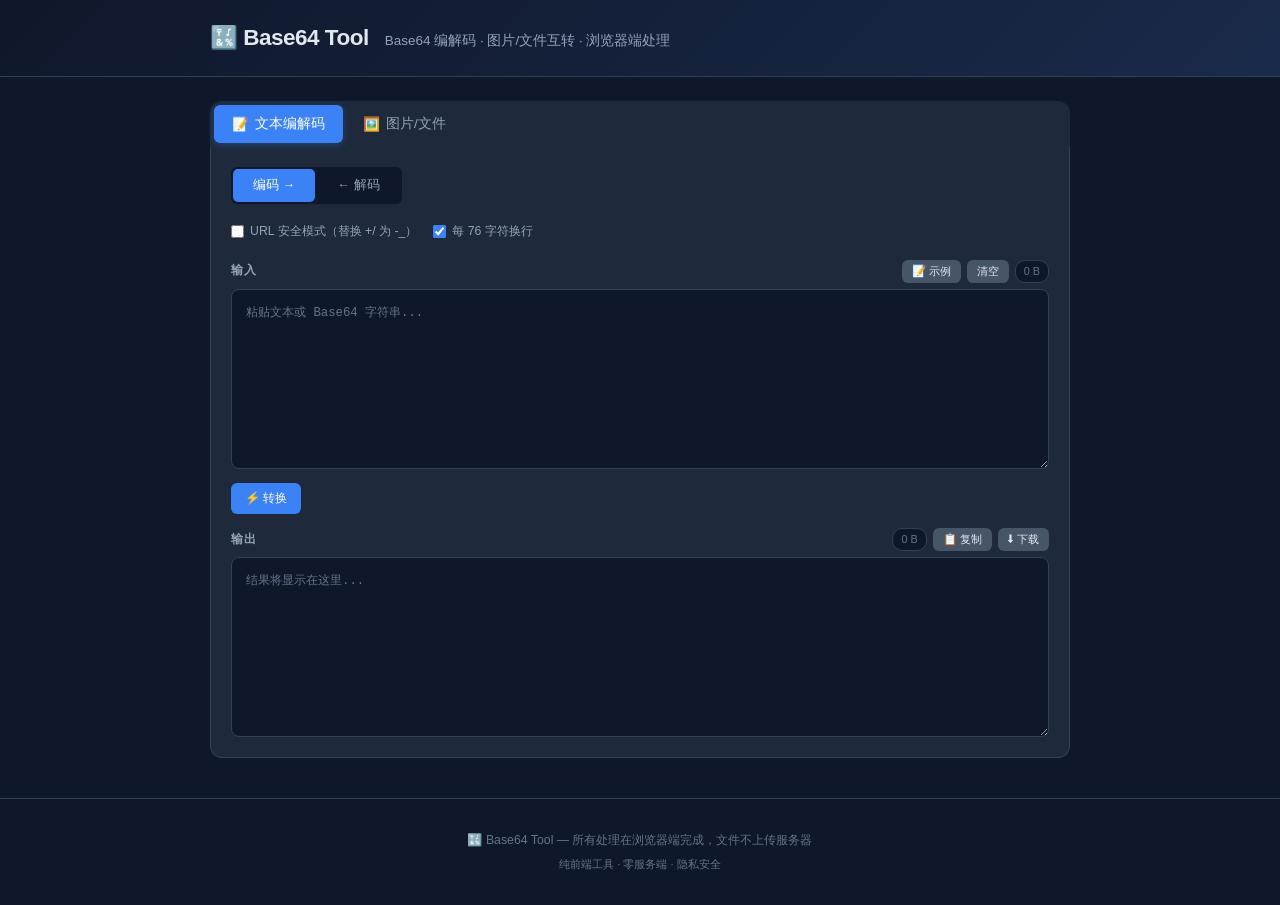
==== index.html @ 3a0f7c50 "Initial commit: Base64 Tool - text encode/decode, image/file conversion, data URI" ====
<!DOCTYPE html>
<html lang="zh-CN">
<head>
  <meta charset="UTF-8">
  <meta name="viewport" content="width=device-width, initial-scale=1.0">
  <title>Base64 Tool - Base64 编解码与图片转换在线工具</title>
  <meta name="description" content="免费在线 Base64 编解码工具。文本/文件/图片 Base64 互转，支持批量处理。浏览器端处理，文件不上传。">
  <meta name="keywords" content="base64 encode, base64 decode, base64 image, base64 encoder decoder, online base64 tool">
  <link rel="canonical" href="https://base64-tool.vercel.app/">
  <link rel="stylesheet" href="css/style.css">
</head>
<body>
  <header class="header">
    <div class="container">
      <div class="header-inner">
        <h1 class="logo">🔣 Base64 Tool</h1>
        <p class="tagline">Base64 编解码 · 图片/文件互转 · 浏览器端处理</p>
      </div>
    </div>
  </header>

  <main class="main container">
    <!-- Tab Navigation -->
    <nav class="tabs" role="tablist">
      <button class="tab active" role="tab" aria-selected="true" data-tab="text" tabindex="0">
        <span class="tab-icon">📝</span>
        <span class="tab-label">文本编解码</span>
      </button>
      <button class="tab" role="tab" aria-selected="false" data-tab="image" tabindex="-1">
        <span class="tab-icon">🖼️</span>
        <span class="tab-label">图片/文件</span>
      </button>
    </nav>

    <!-- === Tab: Text === -->
    <section class="tab-panel active" id="panel-text" role="tabpanel">
      <div class="panel-body">
        <!-- Direction -->
        <div class="direction-bar">
          <button class="dir-btn active" data-dir="encode">编码 →</button>
          <button class="dir-btn" data-dir="decode">← 解码</button>
        </div>

        <!-- Options -->
        <div class="options-bar">
          <label class="checkbox-label">
            <input type="checkbox" id="opt-urlsafe">
            URL 安全模式（替换 +/ 为 -_）
          </label>
          <label class="checkbox-label">
            <input type="checkbox" id="opt-wrap" checked>
            每 76 字符换行
          </label>
        </div>

        <!-- Input -->
        <div class="input-section">
          <div class="editor-panel">
            <div class="editor-header">
              <label for="text-input">输入</label>
              <div class="editor-actions">
                <button class="btn btn-sm" onclick="loadTextSample()">📝 示例</button>
                <button class="btn btn-sm" onclick="clearInput()">清空</button>
                <span id="input-size" class="size-badge">0 B</span>
              </div>
            </div>
            <textarea id="text-input" class="code-editor" placeholder="粘贴文本或 Base64 字符串..." spellcheck="false"></textarea>
          </div>
        </div>

        <!-- Button -->
        <div class="action-bar">
          <button class="btn btn-primary btn-lg" onclick="processText()">⚡ 转换</button>
        </div>

        <!-- Output -->
        <div class="input-section">
          <div class="editor-panel">
            <div class="editor-header">
              <label for="text-output">输出</label>
              <div class="editor-actions">
                <span id="output-size" class="size-badge">0 B</span>
                <button class="btn btn-sm" onclick="copyOutput()">📋 复制</button>
                <button class="btn btn-sm" onclick="downloadOutput()">⬇ 下载</button>
              </div>
            </div>
            <textarea id="text-output" class="code-editor" readonly placeholder="结果将显示在这里..." spellcheck="false"></textarea>
          </div>
        </div>

        <div id="text-status" class="status-bar"></div>
      </div>
    </section>

    <!-- === Tab: Image/File === -->
    <section class="tab-panel" id="panel-image" role="tabpanel" hidden>
      <div class="panel-body">
        <!-- Upload Area -->
        <div class="upload-section">
          <div id="drop-zone" class="drop-zone">
            <div class="drop-content">
              <span class="drop-icon">📁</span>
              <p>拖拽文件到此处或点击选择</p>
              <p class="drop-hint">支持图片、PDF、ZIP 等任何文件</p>
            </div>
            <input type="file" id="file-input" class="file-input" accept="*/*">
          </div>
        </div>

        <!-- File Info -->
        <div id="file-info" class="file-info" style="display:none">
          <div class="file-detail">
            <span id="file-name" class="file-name"></span>
            <span id="file-type" class="file-type-badge"></span>
            <span id="file-size-info" class="file-size-text"></span>
          </div>
          <div class="file-preview" id="file-preview"></div>
        </div>

        <!-- Image to Base64 -->
        <div class="input-section">
          <div class="editor-panel">
            <div class="editor-header">
              <label>Base64 数据</label>
              <div class="editor-actions">
                <span id="b64-size" class="size-badge">0 B</span>
                <button class="btn btn-sm" onclick="copyB64()">📋 复制</button>
              </div>
            </div>
            <textarea id="b64-output" class="code-editor" readonly placeholder="Base64 数据将显示在这里..." spellcheck="false" style="min-height:160px"></textarea>
          </div>
        </div>

        <!-- Data URI -->
        <div class="input-section">
          <div class="editor-panel">
            <div class="editor-header">
              <label>Data URI</label>
              <div class="editor-actions">
                <button class="btn btn-sm" onclick="copyDataUri()">📋 复制</button>
              </div>
            </div>
            <textarea id="data-uri-output" class="code-editor" readonly placeholder="data:image/png;base64,..." spellcheck="false" style="min-height:80px"></textarea>
          </div>
        </div>

        <!-- Base64 to File -->
        <div class="decode-section">
          <div class="section-title">从 Base64 还原文件</div>
          <div class="editor-panel">
            <div class="editor-header">
              <label for="b64-input">粘贴 Base64 数据</label>
              <div class="editor-actions">
                <button class="btn btn-sm" onclick="clearB64Input()">清空</button>
              </div>
            </div>
            <textarea id="b64-input" class="code-editor" placeholder="粘贴 Base64 字符串或 Data URI..." spellcheck="false" style="min-height:100px"></textarea>
          </div>
          <div class="action-bar">
            <label class="checkbox-label">
              <input type="text" id="decode-filename" class="small-input" placeholder="文件名（含扩展名）" value="decoded-file">
              <span class="hint">.png</span>
            </label>
            <button class="btn btn-primary" onclick="decodeB64()">⬇ 下载还原文件</button>
          </div>
        </div>

        <div id="file-status" class="status-bar"></div>
      </div>
    </section>
  </main>

  <footer class="footer">
    <div class="container">
      <p>🔣 Base64 Tool — 所有处理在浏览器端完成，文件不上传服务器</p>
      <p class="footer-small">纯前端工具 · 零服务端 · 隐私安全</p>
    </div>
  </footer>

  <script src="js/app.js"></script>
</body>
</html>
---- css/style.css ----
/* === Reset & Base === */
*, *::before, *::after { box-sizing: border-box; margin: 0; padding: 0; }

:root {
  --bg: #0f172a;
  --bg-card: #1e293b;
  --bg-input: #0f172a;
  --border: #334155;
  --border-focus: #3b82f6;
  --text: #e2e8f0;
  --text-muted: #94a3b8;
  --text-dim: #64748b;
  --primary: #3b82f6;
  --primary-hover: #2563eb;
  --secondary: #475569;
  --secondary-hover: #64748b;
  --success: #22c55e;
  --error: #ef4444;
  --radius: 12px;
  --radius-sm: 8px;
  --radius-xs: 6px;
  --font-mono: 'SF Mono', 'Fira Code', 'Cascadia Code', 'JetBrains Mono', monospace;
  --font-ui: -apple-system, BlinkMacSystemFont, 'Segoe UI', Roboto, sans-serif;
}

html { font-size: 15px; }
body {
  font-family: var(--font-ui);
  background: var(--bg);
  color: var(--text);
  min-height: 100vh;
  line-height: 1.6;
}

.container { max-width: 900px; margin: 0 auto; padding: 0 20px; }

/* === Header === */
.header {
  border-bottom: 1px solid var(--border);
  padding: 20px 0;
  background: linear-gradient(135deg, #0f172a 0%, #1a2a4a 100%);
}
.header-inner { display: flex; align-items: baseline; gap: 16px; flex-wrap: wrap; }
.logo { font-size: 1.5rem; font-weight: 700; color: var(--text); letter-spacing: -0.5px; }
.tagline { color: var(--text-muted); font-size: 0.9rem; }

/* === Tabs === */
.tabs {
  display: flex; gap: 2px; margin-top: 24px;
  background: var(--bg-card); border-radius: var(--radius) var(--radius) 0 0; padding: 4px;
}
.tab {
  display: flex; align-items: center; gap: 6px;
  padding: 10px 18px; border: none; background: transparent; color: var(--text-muted);
  font-size: 0.9rem; font-family: var(--font-ui); cursor: pointer; border-radius: var(--radius-xs);
  transition: all 0.15s;
}
.tab:hover { color: var(--text); background: rgba(255,255,255,0.05); }
.tab.active { color: #fff; background: var(--primary); box-shadow: 0 2px 8px rgba(59,130,246,0.3); }
.tab:focus-visible { outline: 2px solid var(--primary); outline-offset: -2px; }

/* === Tab Panels === */
.tab-panel { display: none; }
.tab-panel.active { display: block; }

.panel-body {
  background: var(--bg-card); padding: 20px; border-radius: 0 0 var(--radius) var(--radius);
  border: 1px solid var(--border); border-top: none;
  display: flex; flex-direction: column; gap: 14px;
}

/* === Direction === */
.direction-bar { display: flex; gap: 2px; background: var(--bg-input); border-radius: var(--radius-xs); padding: 2px; width: fit-content; }
.dir-btn {
  padding: 8px 20px; border: none; background: transparent; color: var(--text-muted);
  font-size: 0.85rem; font-family: var(--font-ui); cursor: pointer; border-radius: 5px;
  font-weight: 500; transition: all 0.12s;
}
.dir-btn:hover { color: var(--text); }
.dir-btn.active { color: #fff; background: var(--primary); }

/* === Options === */
.options-bar {
  display: flex; gap: 16px; flex-wrap: wrap; padding: 4px 0;
}
.checkbox-label {
  display: flex; align-items: center; gap: 6px;
  font-size: 0.82rem; color: var(--text-muted); cursor: pointer;
}
.checkbox-label input { accent-color: var(--primary); }

/* === Input/Output Sections === */
.input-section { display: flex; flex-direction: column; gap: 0; }

.editor-panel { display: flex; flex-direction: column; gap: 6px; }
.editor-header {
  display: flex; justify-content: space-between; align-items: center;
}
.editor-header label { font-size: 0.82rem; font-weight: 600; color: var(--text-muted); text-transform: uppercase; letter-spacing: 0.5px; }
.editor-actions { display: flex; gap: 6px; align-items: center; }

.code-editor {
  width: 100%; min-height: 180px; padding: 14px;
  background: var(--bg-input); color: var(--text);
  border: 1px solid var(--border); border-radius: var(--radius-sm);
  font-family: var(--font-mono); font-size: 0.82rem; line-height: 1.5;
  resize: vertical; tab-size: 4;
  transition: border-color 0.15s;
}
.code-editor:focus { outline: none; border-color: var(--border-focus); box-shadow: 0 0 0 2px rgba(59,130,246,0.15); }
.code-editor[readonly] { cursor: default; }
.code-editor[readonly]:focus { border-color: var(--border); box-shadow: none; }
.code-editor::placeholder { color: var(--text-dim); }

/* === Action Bar === */
.action-bar { display: flex; align-items: center; gap: 12px; flex-wrap: wrap; }
.btn-lg { padding: 10px 28px; font-size: 0.95rem; }

/* === Status === */
.status-bar {
  padding: 10px 14px; border-radius: var(--radius-sm);
  font-size: 0.82rem; display: none;
}
.status-bar.visible { display: block; }
.status-success { background: rgba(34,197,94,0.1); color: var(--success); border: 1px solid rgba(34,197,94,0.2); }
.status-error { background: rgba(239,68,68,0.1); color: var(--error); border: 1px solid rgba(239,68,68,0.2); }
.status-info { background: rgba(59,130,246,0.1); color: var(--primary); border: 1px solid rgba(59,130,246,0.2); }

/* === Buttons === */
.btn {
  display: inline-flex; align-items: center; gap: 6px;
  padding: 7px 14px; border: none; border-radius: var(--radius-xs);
  font-size: 0.82rem; font-family: var(--font-ui); font-weight: 500;
  cursor: pointer; transition: all 0.15s; white-space: nowrap;
}
.btn-primary { background: var(--primary); color: #fff; }
.btn-primary:hover { background: var(--primary-hover); }
.btn-secondary { background: var(--secondary); color: #e2e8f0; }
.btn-secondary:hover { background: var(--secondary-hover); }
.btn-sm { padding: 4px 10px; font-size: 0.76rem; background: var(--secondary); color: #e2e8f0; }
.btn-sm:hover { background: var(--secondary-hover); }

.size-badge {
  font-size: 0.72rem; color: var(--text-dim);
  background: var(--bg-input); padding: 2px 8px; border-radius: 10px;
  border: 1px solid var(--border);
}

/* === Upload Area === */
.upload-section { margin: 4px 0; }
.drop-zone {
  border: 2px dashed var(--border); border-radius: var(--radius-sm);
  padding: 40px 20px; text-align: center; cursor: pointer;
  transition: all 0.2s; position: relative;
}
.drop-zone:hover, .drop-zone.dragover {
  border-color: var(--primary); background: rgba(59,130,246,0.05);
}
.drop-content { pointer-events: none; }
.drop-icon { font-size: 2.5rem; display: block; margin-bottom: 8px; }
.drop-zone p { color: var(--text-muted); font-size: 0.9rem; }
.drop-hint { font-size: 0.78rem !important; color: var(--text-dim) !important; margin-top: 4px; }
.file-input { position: absolute; inset: 0; opacity: 0; cursor: pointer; }

/* === File Info === */
.file-info {
  background: var(--bg-input); border: 1px solid var(--border); border-radius: var(--radius-sm);
  padding: 12px 16px;
}
.file-detail { display: flex; align-items: center; gap: 8px; flex-wrap: wrap; margin-bottom: 8px; }
.file-name { font-weight: 600; font-size: 0.9rem; }
.file-type-badge { font-size: 0.72rem; padding: 2px 8px; border-radius: 8px; background: rgba(59,130,246,0.15); color: var(--primary); }
.file-size-text { font-size: 0.78rem; color: var(--text-dim); }
.file-preview { text-align: center; }
.file-preview img { max-width: 100%; max-height: 300px; border-radius: var(--radius-xs); }

/* === Decode Section === */
.decode-section { border-top: 1px solid var(--border); padding-top: 14px; }
.section-title { font-size: 0.82rem; font-weight: 600; color: var(--text-muted); text-transform: uppercase; letter-spacing: 0.5px; margin-bottom: 8px; }

.small-input {
  padding: 6px 10px; background: var(--bg-input); color: var(--text);
  border: 1px solid var(--border); border-radius: var(--radius-xs);
  font-family: var(--font-mono); font-size: 0.82rem; width: 180px; outline: none;
}
.small-input:focus { border-color: var(--border-focus); }
.hint { font-size: 0.76rem; color: var(--text-dim); }

/* === Toast === */
.toast {
  position: fixed; bottom: 24px; left: 50%; transform: translateX(-50%);
  padding: 10px 24px; border-radius: var(--radius); background: var(--bg-card);
  border: 1px solid var(--border); color: var(--text); font-size: 0.85rem;
  box-shadow: 0 4px 20px rgba(0,0,0,0.3); z-index: 100;
  animation: toastIn 0.3s ease;
}
@keyframes toastIn {
  from { opacity: 0; transform: translateX(-50%) translateY(10px); }
  to { opacity: 1; transform: translateX(-50%) translateY(0); }
}

/* === Footer === */
.footer {
  text-align: center; padding: 32px 0; margin-top: 40px;
  border-top: 1px solid var(--border); color: var(--text-dim); font-size: 0.82rem;
}
.footer-small { margin-top: 4px; font-size: 0.75rem; }
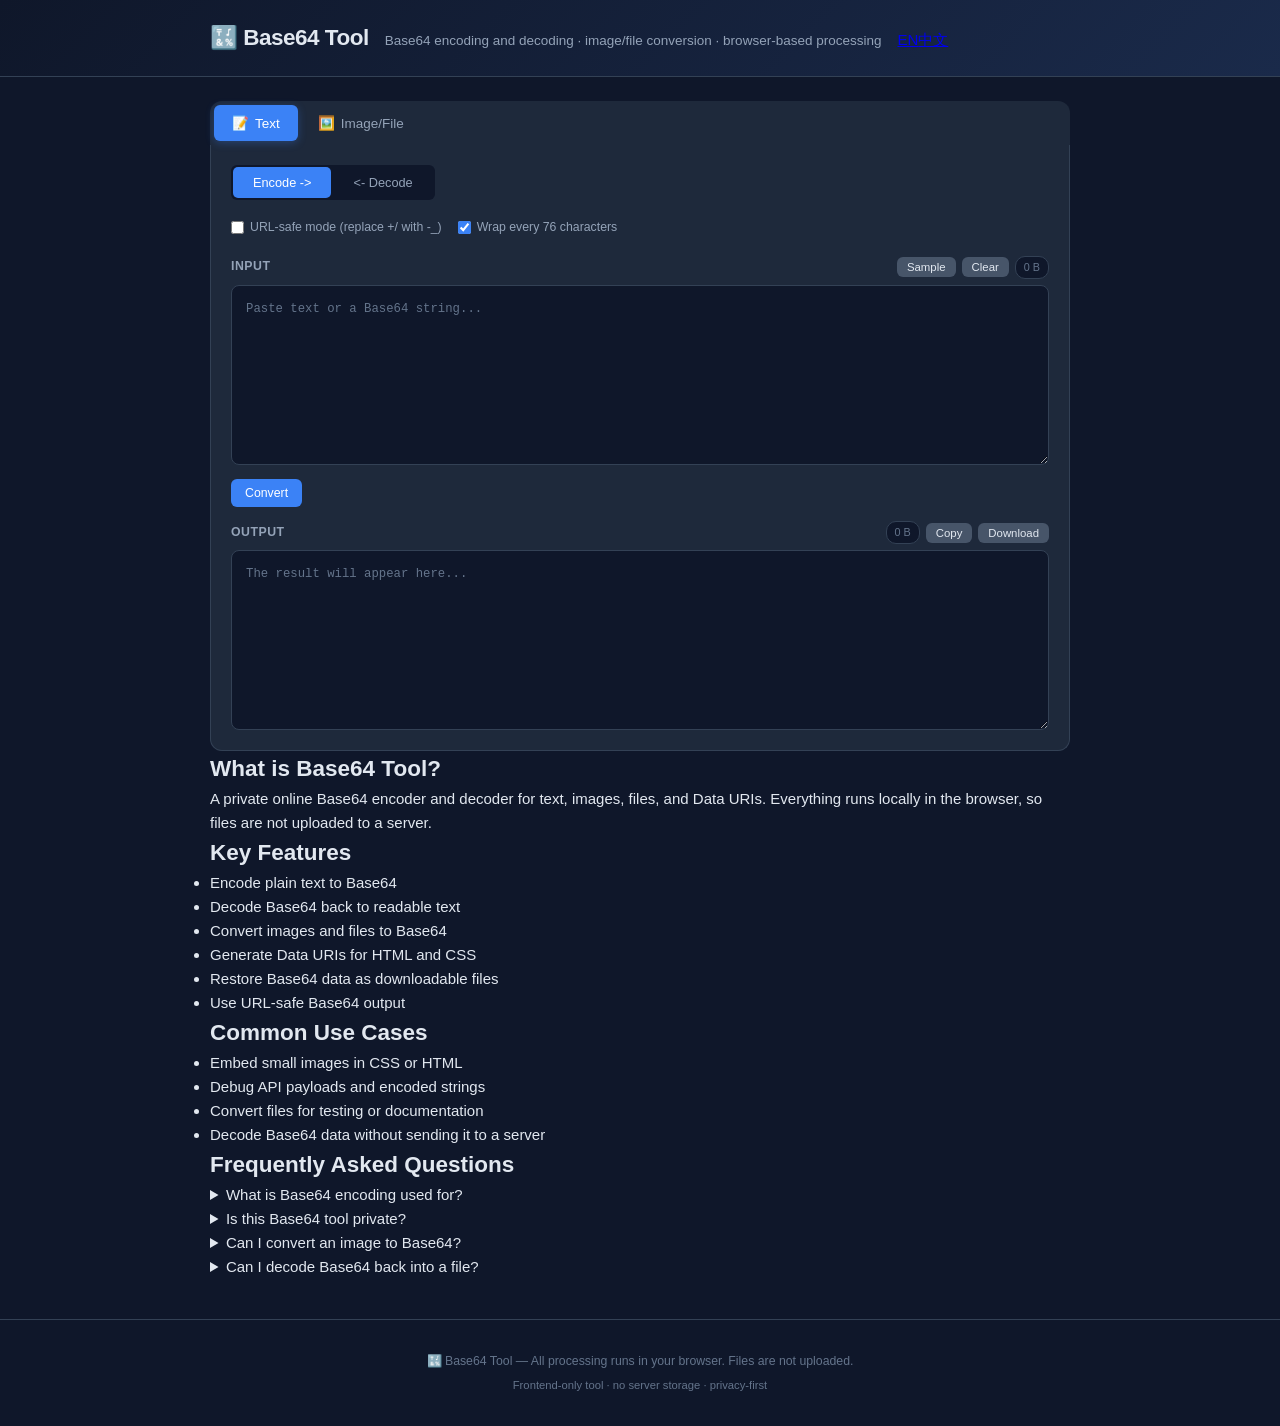
==== commit 3cd252b9: "Add Vercel Analytics & Speed Insights tracking scripts" ====
--- a/index.html
+++ b/index.html
@@ -1,20 +1,116 @@
 <!DOCTYPE html>
-<html lang="zh-CN">
+<html lang="en">
 <head>
-  <meta charset="UTF-8">
+  <!-- Primary Meta -->
+  <meta name="description" content="Encode and decode Base64 text, files, images, and Data URIs in your browser. Free online Base64 converter with no uploads.">
+  <meta name="keywords" content="base64 encoder, base64 decoder, base64 converter, base64 image converter, data uri generator, base64 file decoder">
+  <meta name="author" content="Dudu Tools">
+  <meta name="robots" content="index, follow">
+  <link rel="canonical" href="https://base64-tool.vercel.app/">
+  <link rel="alternate" hreflang="en" href="https://base64-tool.vercel.app/">
+  <link rel="alternate" hreflang="zh-CN" href="https://base64-tool.vercel.app/zh/">
+  <link rel="alternate" hreflang="x-default" href="https://base64-tool.vercel.app/">
+<!-- Open Graph -->
+  <meta property="og:type" content="website">
+  <meta property="og:title" content="Base64 Encoder and Decoder Online | Private Browser-Based Tool">
+  <meta property="og:description" content="Encode and decode Base64 text, files, images, and Data URIs in your browser. Free online Base64 converter with no uploads.">
+  <meta property="og:url" content="https://base64-tool.vercel.app/">
+<meta property="og:site_name" content="Base64 Tool">
+  <meta property="og:locale" content="en_US">
+
+  <!-- Twitter Card -->
+  <meta name="twitter:card" content="summary">
+  <meta name="twitter:title" content="Base64 Encoder and Decoder Online | Private Browser-Based Tool">
+  <meta name="twitter:description" content="Encode and decode Base64 text, files, images, and Data URIs in your browser. Free online Base64 converter with no uploads.">
+<meta charset="UTF-8">
   <meta name="viewport" content="width=device-width, initial-scale=1.0">
-  <title>Base64 Tool - Base64 编解码与图片转换在线工具</title>
-  <meta name="description" content="免费在线 Base64 编解码工具。文本/文件/图片 Base64 互转，支持批量处理。浏览器端处理，文件不上传。">
-  <meta name="keywords" content="base64 encode, base64 decode, base64 image, base64 encoder decoder, online base64 tool">
-  <link rel="canonical" href="https://base64-tool.vercel.app/">
+  <title>Base64 Encoder and Decoder Online | Private Browser-Based Tool</title>
   <link rel="stylesheet" href="css/style.css">
+  <script type="application/ld+json">
+{
+  "@context": "https://schema.org",
+  "@type": "WebApplication",
+  "name": "Base64 Tool",
+  "description": "Encode and decode Base64 text, files, images, and Data URIs in your browser. Free online Base64 converter with no uploads.",
+  "url": "https://base64-tool.vercel.app/",
+  "inLanguage": "en",
+  "applicationCategory": "DeveloperApplication",
+  "operatingSystem": "All",
+  "browserRequirements": "Requires JavaScript",
+  "isAccessibleForFree": true,
+  "offers": {
+    "@type": "Offer",
+    "price": "0",
+    "priceCurrency": "USD"
+  },
+  "featureList": [
+    "Encode plain text to Base64",
+    "Decode Base64 back to readable text",
+    "Convert images and files to Base64",
+    "Generate Data URIs for HTML and CSS",
+    "Restore Base64 data as downloadable files",
+    "Use URL-safe Base64 output"
+  ],
+  "publisher": {
+    "@type": "Organization",
+    "name": "Dudu Tools"
+  }
+}
+  </script>
+  <script type="application/ld+json">
+{
+  "@context": "https://schema.org",
+  "@type": "FAQPage",
+  "inLanguage": "en",
+  "mainEntity": [
+    {
+      "@type": "Question",
+      "name": "What is Base64 encoding used for?",
+      "acceptedAnswer": {
+        "@type": "Answer",
+        "text": "Base64 is commonly used to represent binary data in text-only formats such as JSON, HTML, CSS, email, and URL parameters."
+      }
+    },
+    {
+      "@type": "Question",
+      "name": "Is this Base64 tool private?",
+      "acceptedAnswer": {
+        "@type": "Answer",
+        "text": "Yes. Encoding, decoding, and file conversion run in your browser. Your text and files are not uploaded."
+      }
+    },
+    {
+      "@type": "Question",
+      "name": "Can I convert an image to Base64?",
+      "acceptedAnswer": {
+        "@type": "Answer",
+        "text": "Yes. Drop an image or choose a file, and the tool generates both raw Base64 and a Data URI that can be copied into HTML or CSS."
+      }
+    },
+    {
+      "@type": "Question",
+      "name": "Can I decode Base64 back into a file?",
+      "acceptedAnswer": {
+        "@type": "Answer",
+        "text": "Yes. Paste Base64 data, choose a file name, and download the restored file directly from your browser."
+      }
+    }
+  ]
+}
+  </script>
+
+  <!-- Vercel Analytics -->
+  <script defer src="/_vercel/insights/script.js"></script>
+  <!-- Vercel Speed Insights -->
+  <script defer src="/_vercel/speed-insights/script.js"></script>
 </head>
 <body>
   <header class="header">
     <div class="container">
       <div class="header-inner">
         <h1 class="logo">🔣 Base64 Tool</h1>
-        <p class="tagline">Base64 编解码 · 图片/文件互转 · 浏览器端处理</p>
+        <p class="tagline">Base64 encoding and decoding · image/file conversion · browser-based processing</p>
+        <nav class="language-switcher" aria-label="Language"><a class="active" href="./" lang="en">EN</a><a class="" href="zh/" lang="zh-CN">中文</a></nav>
       </div>
     </div>
   </header>
@@ -24,11 +120,11 @@
     <nav class="tabs" role="tablist">
       <button class="tab active" role="tab" aria-selected="true" data-tab="text" tabindex="0">
         <span class="tab-icon">📝</span>
-        <span class="tab-label">文本编解码</span>
+        <span class="tab-label">Text</span>
       </button>
       <button class="tab" role="tab" aria-selected="false" data-tab="image" tabindex="-1">
         <span class="tab-icon">🖼️</span>
-        <span class="tab-label">图片/文件</span>
+        <span class="tab-label">Image/File</span>
       </button>
     </nav>
 
@@ -37,19 +133,19 @@
       <div class="panel-body">
         <!-- Direction -->
         <div class="direction-bar">
-          <button class="dir-btn active" data-dir="encode">编码 →</button>
-          <button class="dir-btn" data-dir="decode">← 解码</button>
+          <button class="dir-btn active" data-dir="encode">Encode -></button>
+          <button class="dir-btn" data-dir="decode"><- Decode</button>
         </div>
 
         <!-- Options -->
         <div class="options-bar">
           <label class="checkbox-label">
             <input type="checkbox" id="opt-urlsafe">
-            URL 安全模式（替换 +/ 为 -_）
+            URL-safe mode (replace +/ with -_)
           </label>
           <label class="checkbox-label">
             <input type="checkbox" id="opt-wrap" checked>
-            每 76 字符换行
+            Wrap every 76 characters
           </label>
         </div>
 
@@ -57,34 +153,34 @@
         <div class="input-section">
           <div class="editor-panel">
             <div class="editor-header">
-              <label for="text-input">输入</label>
-              <div class="editor-actions">
-                <button class="btn btn-sm" onclick="loadTextSample()">📝 示例</button>
-                <button class="btn btn-sm" onclick="clearInput()">清空</button>
+              <label for="text-input">Input</label>
+              <div class="editor-actions">
+                <button class="btn btn-sm" onclick="loadTextSample()">Sample</button>
+                <button class="btn btn-sm" onclick="clearInput()">Clear</button>
                 <span id="input-size" class="size-badge">0 B</span>
               </div>
             </div>
-            <textarea id="text-input" class="code-editor" placeholder="粘贴文本或 Base64 字符串..." spellcheck="false"></textarea>
+            <textarea id="text-input" class="code-editor" placeholder="Paste text or a Base64 string..." spellcheck="false"></textarea>
           </div>
         </div>
 
         <!-- Button -->
         <div class="action-bar">
-          <button class="btn btn-primary btn-lg" onclick="processText()">⚡ 转换</button>
+          <button class="btn btn-primary btn-lg" onclick="processText()">Convert</button>
         </div>
 
         <!-- Output -->
         <div class="input-section">
           <div class="editor-panel">
             <div class="editor-header">
-              <label for="text-output">输出</label>
+              <label for="text-output">Output</label>
               <div class="editor-actions">
                 <span id="output-size" class="size-badge">0 B</span>
-                <button class="btn btn-sm" onclick="copyOutput()">📋 复制</button>
-                <button class="btn btn-sm" onclick="downloadOutput()">⬇ 下载</button>
-              </div>
-            </div>
-            <textarea id="text-output" class="code-editor" readonly placeholder="结果将显示在这里..." spellcheck="false"></textarea>
+                <button class="btn btn-sm" onclick="copyOutput()">Copy</button>
+                <button class="btn btn-sm" onclick="downloadOutput()">Download</button>
+              </div>
+            </div>
+            <textarea id="text-output" class="code-editor" readonly placeholder="The result will appear here..." spellcheck="false"></textarea>
           </div>
         </div>
 
@@ -100,8 +196,8 @@
           <div id="drop-zone" class="drop-zone">
             <div class="drop-content">
               <span class="drop-icon">📁</span>
-              <p>拖拽文件到此处或点击选择</p>
-              <p class="drop-hint">支持图片、PDF、ZIP 等任何文件</p>
+              <p>Drop a file here or click to choose</p>
+              <p class="drop-hint">Supports images, PDFs, ZIPs, and any file type</p>
             </div>
             <input type="file" id="file-input" class="file-input" accept="*/*">
           </div>
@@ -121,13 +217,13 @@
         <div class="input-section">
           <div class="editor-panel">
             <div class="editor-header">
-              <label>Base64 数据</label>
+              <label>Base64 data</label>
               <div class="editor-actions">
                 <span id="b64-size" class="size-badge">0 B</span>
-                <button class="btn btn-sm" onclick="copyB64()">📋 复制</button>
-              </div>
-            </div>
-            <textarea id="b64-output" class="code-editor" readonly placeholder="Base64 数据将显示在这里..." spellcheck="false" style="min-height:160px"></textarea>
+                <button class="btn btn-sm" onclick="copyB64()">Copy</button>
+              </div>
+            </div>
+            <textarea id="b64-output" class="code-editor" readonly placeholder="Base64 data will appear here..." spellcheck="false" style="min-height:160px"></textarea>
           </div>
         </div>
 
@@ -137,7 +233,7 @@
             <div class="editor-header">
               <label>Data URI</label>
               <div class="editor-actions">
-                <button class="btn btn-sm" onclick="copyDataUri()">📋 复制</button>
+                <button class="btn btn-sm" onclick="copyDataUri()">Copy</button>
               </div>
             </div>
             <textarea id="data-uri-output" class="code-editor" readonly placeholder="data:image/png;base64,..." spellcheck="false" style="min-height:80px"></textarea>
@@ -146,34 +242,57 @@
 
         <!-- Base64 to File -->
         <div class="decode-section">
-          <div class="section-title">从 Base64 还原文件</div>
-          <div class="editor-panel">
-            <div class="editor-header">
-              <label for="b64-input">粘贴 Base64 数据</label>
-              <div class="editor-actions">
-                <button class="btn btn-sm" onclick="clearB64Input()">清空</button>
-              </div>
-            </div>
-            <textarea id="b64-input" class="code-editor" placeholder="粘贴 Base64 字符串或 Data URI..." spellcheck="false" style="min-height:100px"></textarea>
+          <div class="section-title">Restore a file from Base64</div>
+          <div class="editor-panel">
+            <div class="editor-header">
+              <label for="b64-input">Paste Base64 data</label>
+              <div class="editor-actions">
+                <button class="btn btn-sm" onclick="clearB64Input()">Clear</button>
+              </div>
+            </div>
+            <textarea id="b64-input" class="code-editor" placeholder="Paste a Base64 string or Data URI..." spellcheck="false" style="min-height:100px"></textarea>
           </div>
           <div class="action-bar">
             <label class="checkbox-label">
-              <input type="text" id="decode-filename" class="small-input" placeholder="文件名（含扩展名）" value="decoded-file">
+              <input type="text" id="decode-filename" class="small-input" placeholder="File name with extension" value="decoded-file">
               <span class="hint">.png</span>
             </label>
-            <button class="btn btn-primary" onclick="decodeB64()">⬇ 下载还原文件</button>
+            <button class="btn btn-primary" onclick="decodeB64()">Download restored file</button>
           </div>
         </div>
 
         <div id="file-status" class="status-bar"></div>
+      </div>
+    </section>
+    <section class="seo-content" aria-label="Tool guide and frequently asked questions">
+      <div class="seo-block">
+        <h2>What is Base64 Tool?</h2>
+        <p>A private online Base64 encoder and decoder for text, images, files, and Data URIs. Everything runs locally in the browser, so files are not uploaded to a server.</p>
+      </div>
+      <div class="seo-grid">
+        <div class="seo-block">
+          <h2>Key Features</h2>
+          <ul><li>Encode plain text to Base64</li><li>Decode Base64 back to readable text</li><li>Convert images and files to Base64</li><li>Generate Data URIs for HTML and CSS</li><li>Restore Base64 data as downloadable files</li><li>Use URL-safe Base64 output</li></ul>
+        </div>
+        <div class="seo-block">
+          <h2>Common Use Cases</h2>
+          <ul><li>Embed small images in CSS or HTML</li><li>Debug API payloads and encoded strings</li><li>Convert files for testing or documentation</li><li>Decode Base64 data without sending it to a server</li></ul>
+        </div>
+      </div>
+      <div class="seo-block faq-list">
+        <h2>Frequently Asked Questions</h2>
+        <details><summary>What is Base64 encoding used for?</summary><p>Base64 is commonly used to represent binary data in text-only formats such as JSON, HTML, CSS, email, and URL parameters.</p></details>
+        <details><summary>Is this Base64 tool private?</summary><p>Yes. Encoding, decoding, and file conversion run in your browser. Your text and files are not uploaded.</p></details>
+        <details><summary>Can I convert an image to Base64?</summary><p>Yes. Drop an image or choose a file, and the tool generates both raw Base64 and a Data URI that can be copied into HTML or CSS.</p></details>
+        <details><summary>Can I decode Base64 back into a file?</summary><p>Yes. Paste Base64 data, choose a file name, and download the restored file directly from your browser.</p></details>
       </div>
     </section>
   </main>
 
   <footer class="footer">
     <div class="container">
-      <p>🔣 Base64 Tool — 所有处理在浏览器端完成，文件不上传服务器</p>
-      <p class="footer-small">纯前端工具 · 零服务端 · 隐私安全</p>
+      <p>🔣 Base64 Tool — All processing runs in your browser. Files are not uploaded.</p>
+      <p class="footer-small">Frontend-only tool · no server storage · privacy-first</p>
     </div>
   </footer>
 
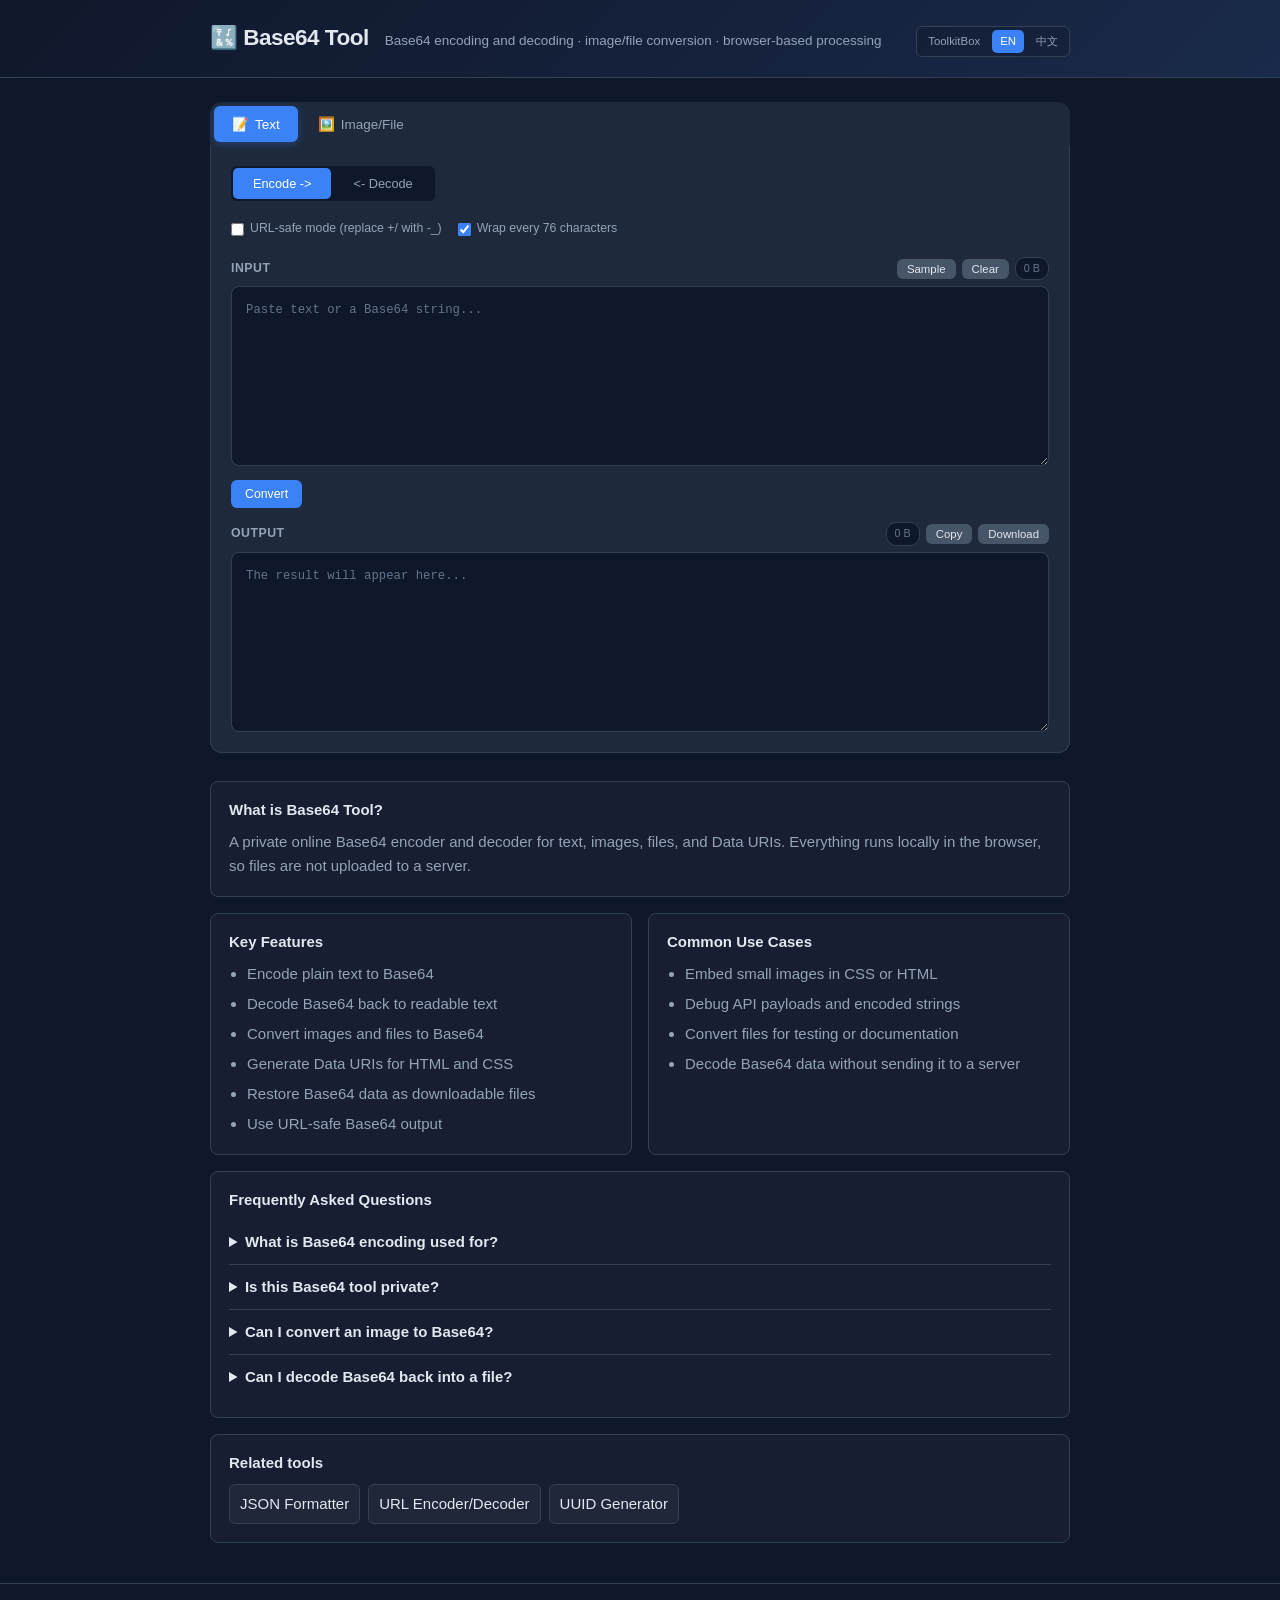
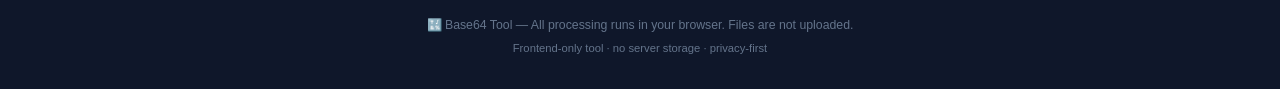
==== commit bcceb4fe: "Improve SEO metadata and internal links" ====
--- a/index.html
+++ b/index.html
@@ -4,17 +4,17 @@
   <!-- Primary Meta -->
   <meta name="description" content="Encode and decode Base64 text, files, images, and Data URIs in your browser. Free online Base64 converter with no uploads.">
   <meta name="keywords" content="base64 encoder, base64 decoder, base64 converter, base64 image converter, data uri generator, base64 file decoder">
-  <meta name="author" content="Dudu Tools">
+  <meta name="author" content="ToolkitBox">
   <meta name="robots" content="index, follow">
-  <link rel="canonical" href="https://base64-tool.vercel.app/">
-  <link rel="alternate" hreflang="en" href="https://base64-tool.vercel.app/">
-  <link rel="alternate" hreflang="zh-CN" href="https://base64-tool.vercel.app/zh/">
-  <link rel="alternate" hreflang="x-default" href="https://base64-tool.vercel.app/">
+  <link rel="canonical" href="https://base64.toolkitbox.org/">
+  <link rel="alternate" hreflang="en" href="https://base64.toolkitbox.org/">
+  <link rel="alternate" hreflang="zh-CN" href="https://base64.toolkitbox.org/zh/">
+  <link rel="alternate" hreflang="x-default" href="https://base64.toolkitbox.org/">
 <!-- Open Graph -->
   <meta property="og:type" content="website">
   <meta property="og:title" content="Base64 Encoder and Decoder Online | Private Browser-Based Tool">
   <meta property="og:description" content="Encode and decode Base64 text, files, images, and Data URIs in your browser. Free online Base64 converter with no uploads.">
-  <meta property="og:url" content="https://base64-tool.vercel.app/">
+  <meta property="og:url" content="https://base64.toolkitbox.org/">
 <meta property="og:site_name" content="Base64 Tool">
   <meta property="og:locale" content="en_US">
 
@@ -29,10 +29,10 @@
   <script type="application/ld+json">
 {
   "@context": "https://schema.org",
-  "@type": "WebApplication",
+  "@type": "SoftwareApplication",
   "name": "Base64 Tool",
   "description": "Encode and decode Base64 text, files, images, and Data URIs in your browser. Free online Base64 converter with no uploads.",
-  "url": "https://base64-tool.vercel.app/",
+  "url": "https://base64.toolkitbox.org/",
   "inLanguage": "en",
   "applicationCategory": "DeveloperApplication",
   "operatingSystem": "All",
@@ -53,7 +53,7 @@
   ],
   "publisher": {
     "@type": "Organization",
-    "name": "Dudu Tools"
+    "name": "ToolkitBox"
   }
 }
   </script>
@@ -110,7 +110,7 @@
       <div class="header-inner">
         <h1 class="logo">🔣 Base64 Tool</h1>
         <p class="tagline">Base64 encoding and decoding · image/file conversion · browser-based processing</p>
-        <nav class="language-switcher" aria-label="Language"><a class="active" href="./" lang="en">EN</a><a class="" href="zh/" lang="zh-CN">中文</a></nav>
+        <nav class="language-switcher" aria-label="Language"><a class="home-link" href="https://toolkitbox.org/">ToolkitBox</a><a class="active" href="./" lang="en">EN</a><a class="" href="zh/" lang="zh-CN">中文</a></nav>
       </div>
     </div>
   </header>
@@ -286,6 +286,10 @@
         <details><summary>Can I convert an image to Base64?</summary><p>Yes. Drop an image or choose a file, and the tool generates both raw Base64 and a Data URI that can be copied into HTML or CSS.</p></details>
         <details><summary>Can I decode Base64 back into a file?</summary><p>Yes. Paste Base64 data, choose a file name, and download the restored file directly from your browser.</p></details>
       </div>
+      <div class="seo-block related-tools">
+        <h2>Related tools</h2>
+        <div class="related-links"><a href="https://json.toolkitbox.org/">JSON Formatter</a><a href="https://url.toolkitbox.org/">URL Encoder/Decoder</a><a href="https://uuid.toolkitbox.org/">UUID Generator</a></div>
+      </div>
     </section>
   </main>
 
--- a/css/style.css
+++ b/css/style.css
@@ -205,3 +205,22 @@
   border-top: 1px solid var(--border); color: var(--text-dim); font-size: 0.82rem;
 }
 .footer-small { margin-top: 4px; font-size: 0.75rem; }
+/* === SEO / GEO Content === */
+.language-switcher { margin-left: auto; display: inline-flex; gap: 4px; padding: 3px; border: 1px solid var(--border); border-radius: var(--radius-xs); background: rgba(15,23,42,0.35); }
+.language-switcher a { color: var(--text-muted); text-decoration: none; font-size: 0.76rem; line-height: 1; padding: 6px 8px; border-radius: 5px; }
+.language-switcher a:hover, .language-switcher a.active { color: #fff; background: var(--primary); }
+.seo-content { margin-top: 28px; display: flex; flex-direction: column; gap: 16px; color: var(--text-muted); }
+.seo-grid { display: grid; grid-template-columns: repeat(2, minmax(0, 1fr)); gap: 16px; }
+.seo-block { background: rgba(255,255,255,0.03); border: 1px solid var(--border); border-radius: var(--radius-sm); padding: 18px; }
+.seo-block h2 { color: var(--text); font-size: 1rem; line-height: 1.35; margin: 0 0 10px; letter-spacing: 0; }
+.seo-block p { margin: 0; }
+.seo-block ul { margin: 0; padding-left: 18px; }
+.seo-block li + li { margin-top: 6px; }
+.faq-list details { border-top: 1px solid var(--border); padding: 10px 0; }
+.faq-list details:first-of-type { border-top: 0; }
+.faq-list summary { color: var(--text); cursor: pointer; font-weight: 600; }
+.faq-list details p { margin-top: 8px; }
+@media (max-width: 720px) { .language-switcher { margin-left: 0; } .seo-grid { grid-template-columns: 1fr; } }
+.related-links { display: flex; flex-wrap: wrap; gap: 8px; margin-top: 10px; }
+.related-links a { color: var(--text); text-decoration: none; border: 1px solid var(--border); border-radius: var(--radius-xs); padding: 7px 10px; background: rgba(255,255,255,0.04); }
+.related-links a:hover { border-color: var(--primary); color: #fff; }
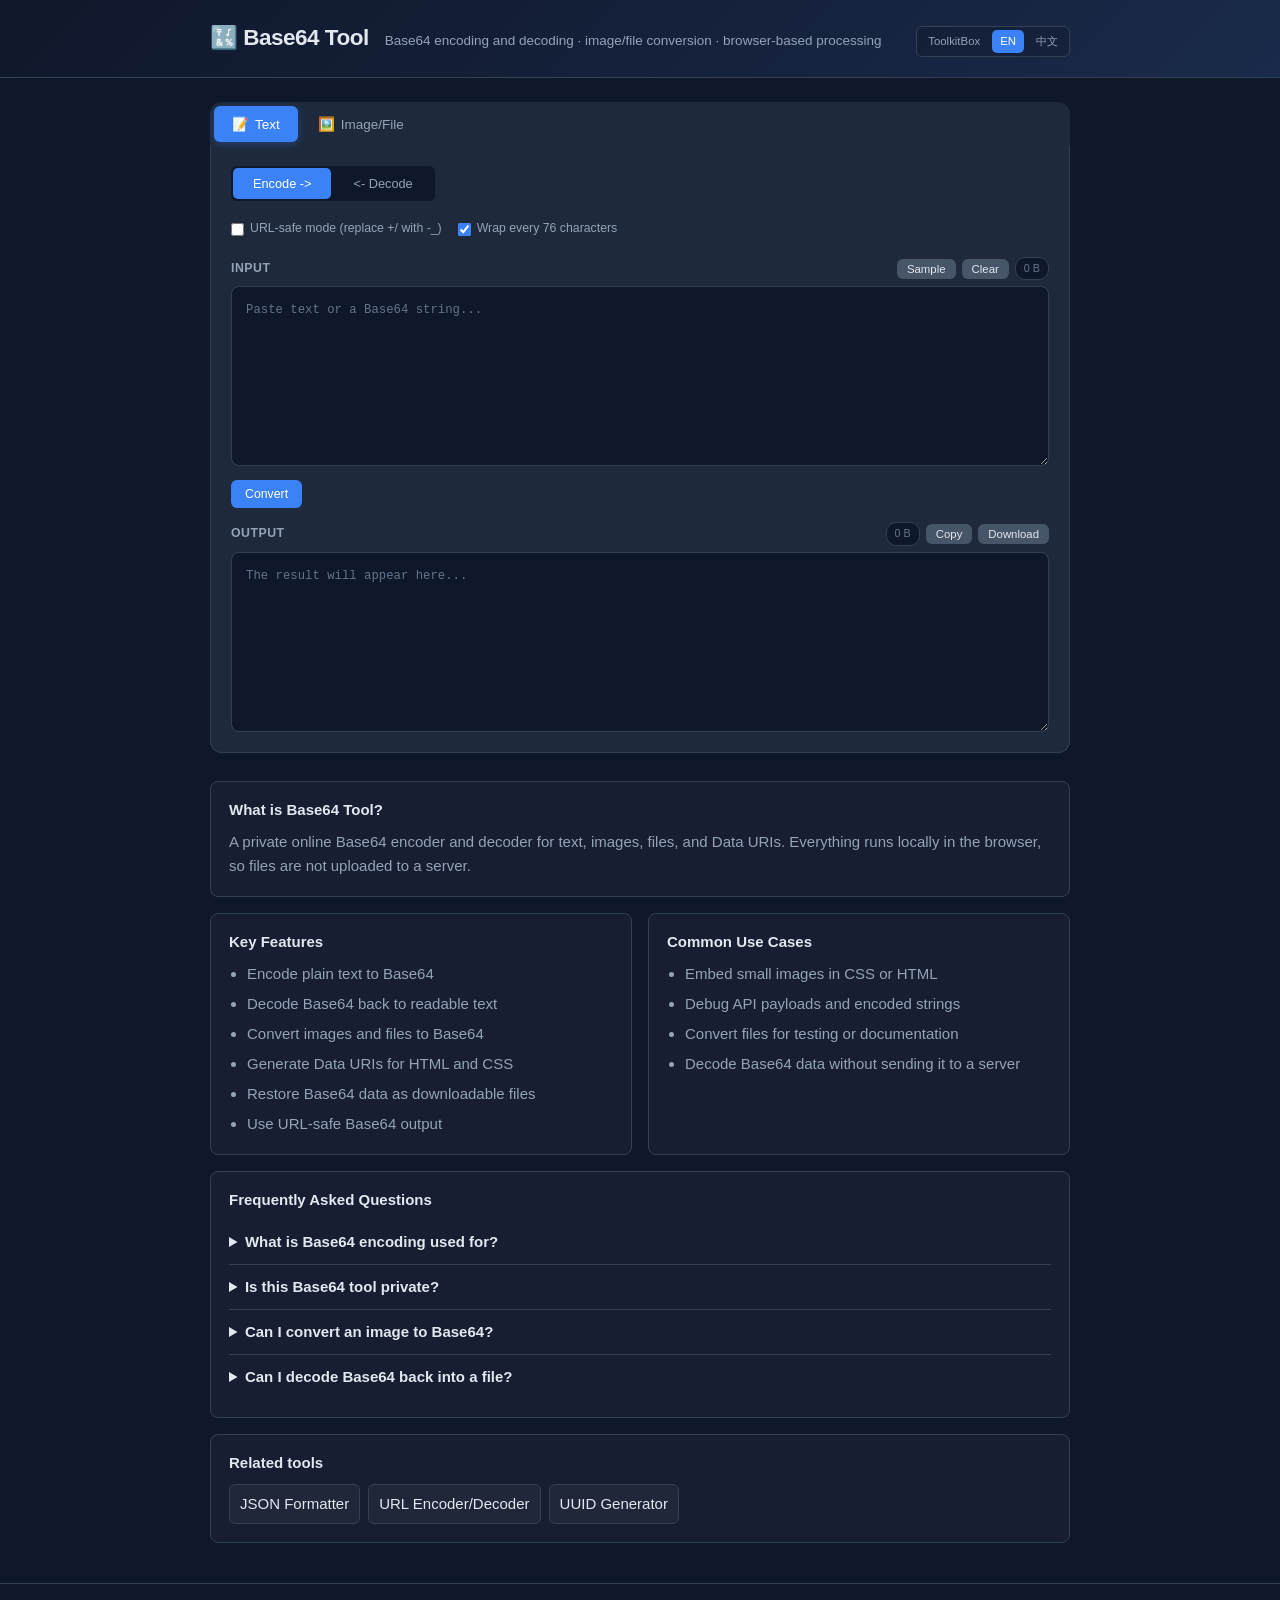
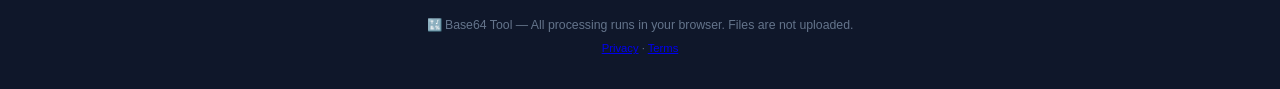
==== commit efc9d28f: "Add ads.txt and policy footer links" ====
--- a/index.html
+++ b/index.html
@@ -103,6 +103,8 @@
   <script defer src="/_vercel/insights/script.js"></script>
   <!-- Vercel Speed Insights -->
   <script defer src="/_vercel/speed-insights/script.js"></script>
+  <script async src="https://pagead2.googlesyndication.com/pagead/js/adsbygoogle.js?client=ca-pub-5333037258750046"
+     crossorigin="anonymous"></script>
 </head>
 <body>
   <header class="header">
@@ -296,7 +298,7 @@
   <footer class="footer">
     <div class="container">
       <p>🔣 Base64 Tool — All processing runs in your browser. Files are not uploaded.</p>
-      <p class="footer-small">Frontend-only tool · no server storage · privacy-first</p>
+      <p class="footer-small"><a href="https://toolkitbox.org/privacy/">Privacy</a> · <a href="https://toolkitbox.org/terms/">Terms</a></p>
     </div>
   </footer>
 
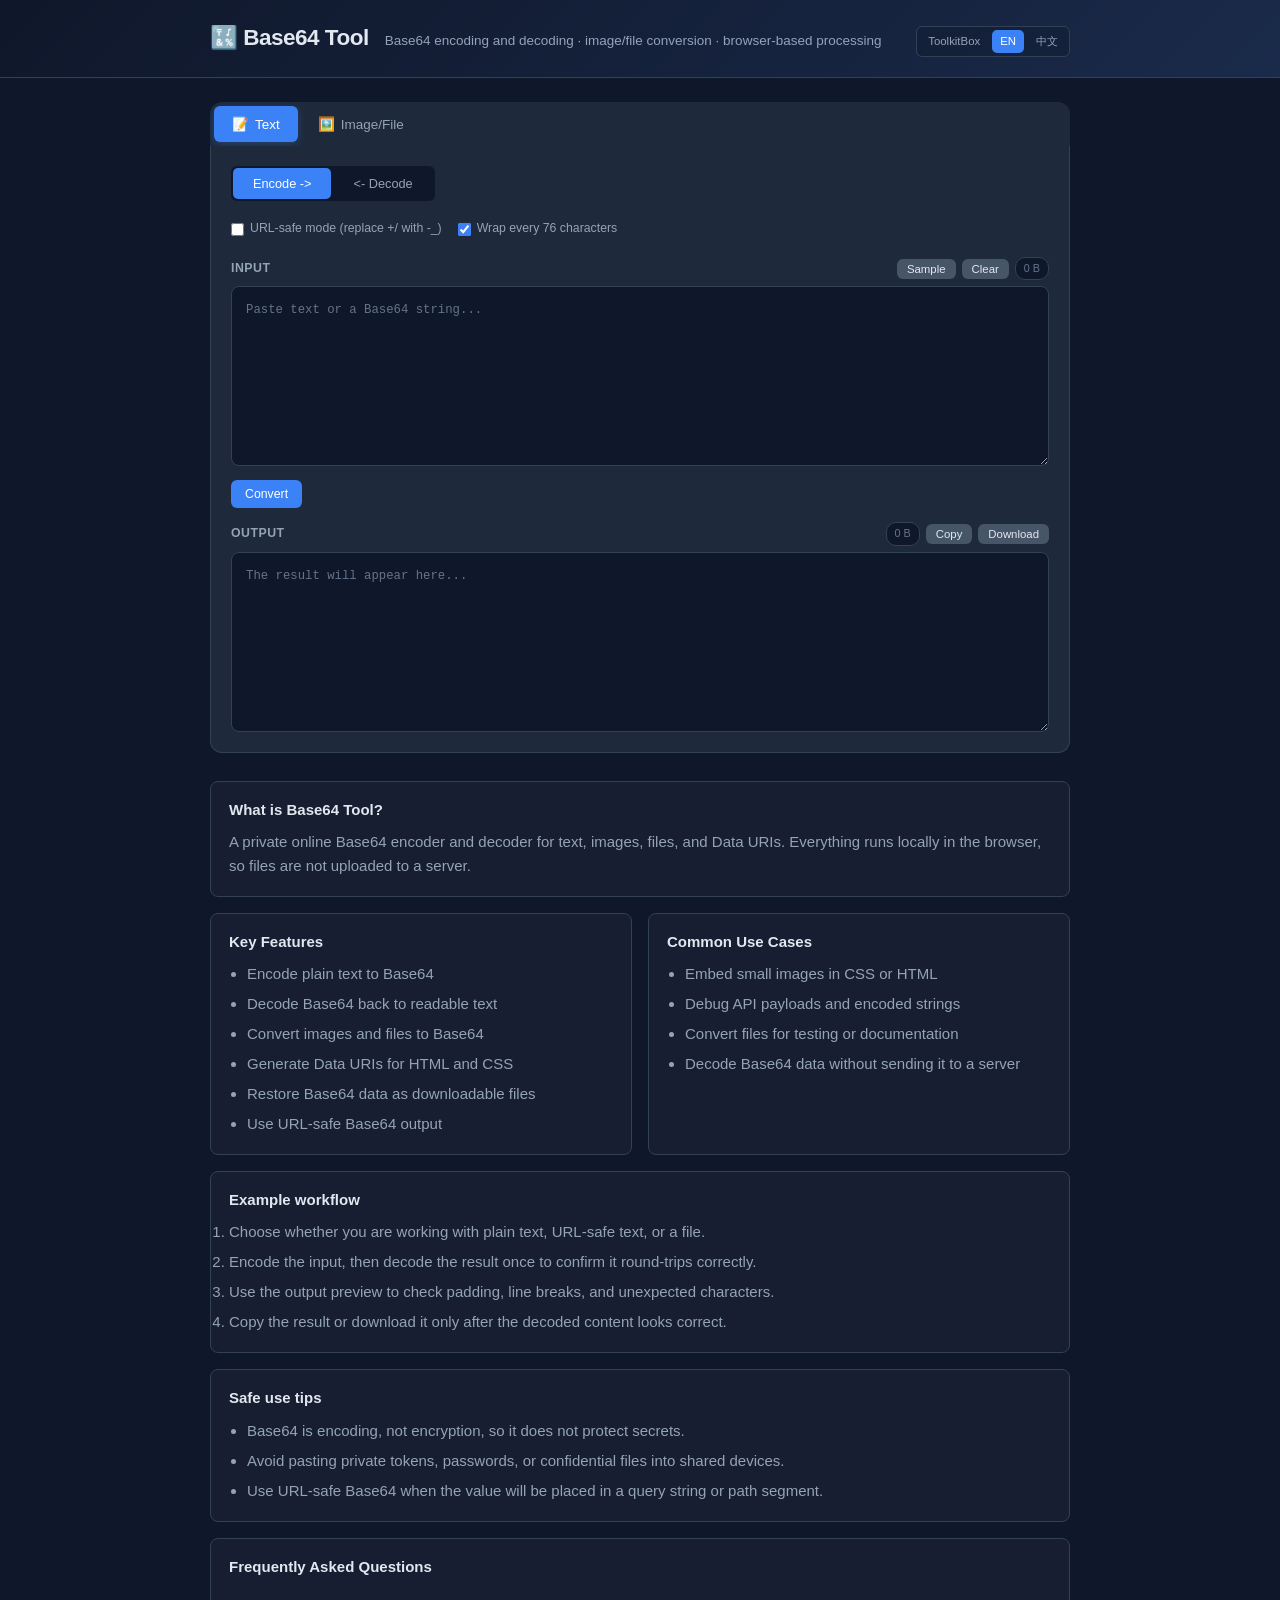
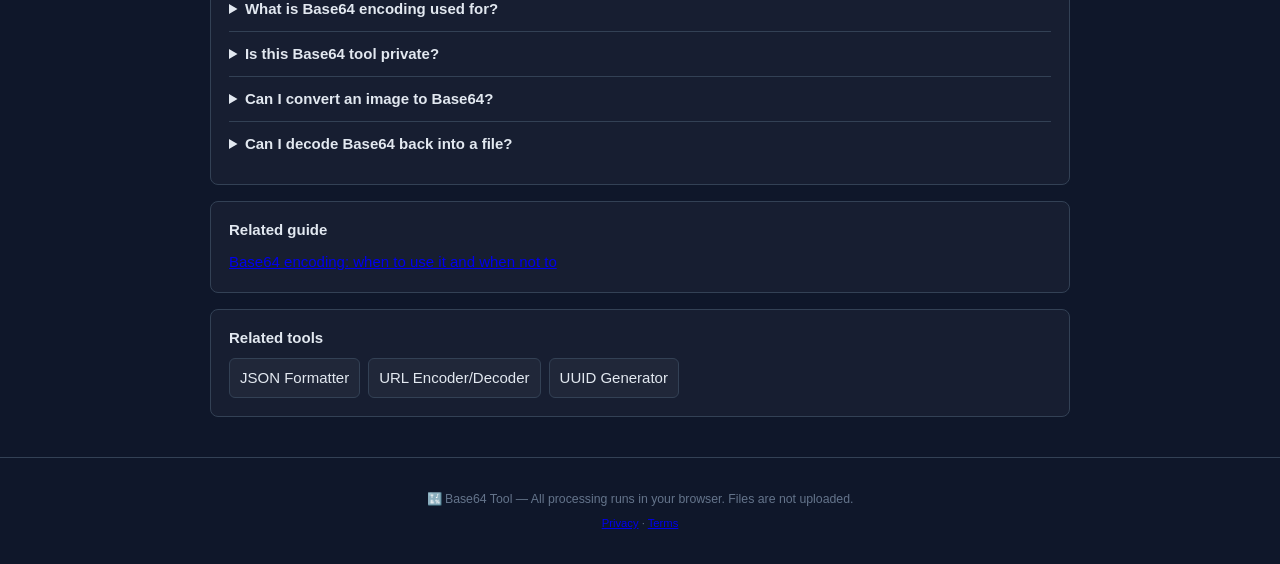
==== commit 31cd644c: "Improve tool SEO, social previews, and mobile layout" ====
--- a/index.html
+++ b/index.html
@@ -15,11 +15,16 @@
   <meta property="og:title" content="Base64 Encoder and Decoder Online | Private Browser-Based Tool">
   <meta property="og:description" content="Encode and decode Base64 text, files, images, and Data URIs in your browser. Free online Base64 converter with no uploads.">
   <meta property="og:url" content="https://base64.toolkitbox.org/">
+  <meta property="og:image" content="https://base64.toolkitbox.org/og.png">
+  <meta property="og:image:width" content="1200">
+  <meta property="og:image:height" content="630">
+  <meta property="og:image:alt" content="Base64 Encoder and Decoder Online | Private Browser-Based Tool">
 <meta property="og:site_name" content="Base64 Tool">
   <meta property="og:locale" content="en_US">
 
   <!-- Twitter Card -->
-  <meta name="twitter:card" content="summary">
+  <meta name="twitter:card" content="summary_large_image">
+  <meta name="twitter:image" content="https://base64.toolkitbox.org/og.png">
   <meta name="twitter:title" content="Base64 Encoder and Decoder Online | Private Browser-Based Tool">
   <meta name="twitter:description" content="Encode and decode Base64 text, files, images, and Data URIs in your browser. Free online Base64 converter with no uploads.">
 <meta charset="UTF-8">
@@ -98,6 +103,27 @@
   ]
 }
   </script>
+  <script type="application/ld+json">
+{
+  "@context": "https://schema.org",
+  "@type": "BreadcrumbList",
+  "inLanguage": "en",
+  "itemListElement": [
+    {
+      "@type": "ListItem",
+      "position": 1,
+      "name": "ToolkitBox",
+      "item": "https://toolkitbox.org/"
+    },
+    {
+      "@type": "ListItem",
+      "position": 2,
+      "name": "Base64 Tool",
+      "item": "https://base64.toolkitbox.org/"
+    }
+  ]
+}
+  </script>
 
   <!-- Vercel Analytics -->
   <script defer src="/_vercel/insights/script.js"></script>
@@ -281,6 +307,25 @@
           <ul><li>Embed small images in CSS or HTML</li><li>Debug API payloads and encoded strings</li><li>Convert files for testing or documentation</li><li>Decode Base64 data without sending it to a server</li></ul>
         </div>
       </div>
+      <div class="seo-block example-workflow">
+        <h2>Example workflow</h2>
+        <ol>
+          <li>Choose whether you are working with plain text, URL-safe text, or a file.</li>
+          <li>Encode the input, then decode the result once to confirm it round-trips correctly.</li>
+          <li>Use the output preview to check padding, line breaks, and unexpected characters.</li>
+          <li>Copy the result or download it only after the decoded content looks correct.</li>
+        </ol>
+      </div>
+
+      <div class="seo-block safe-use">
+        <h2>Safe use tips</h2>
+        <ul>
+          <li>Base64 is encoding, not encryption, so it does not protect secrets.</li>
+          <li>Avoid pasting private tokens, passwords, or confidential files into shared devices.</li>
+          <li>Use URL-safe Base64 when the value will be placed in a query string or path segment.</li>
+        </ul>
+      </div>
+
       <div class="seo-block faq-list">
         <h2>Frequently Asked Questions</h2>
         <details><summary>What is Base64 encoding used for?</summary><p>Base64 is commonly used to represent binary data in text-only formats such as JSON, HTML, CSS, email, and URL parameters.</p></details>
@@ -288,6 +333,10 @@
         <details><summary>Can I convert an image to Base64?</summary><p>Yes. Drop an image or choose a file, and the tool generates both raw Base64 and a Data URI that can be copied into HTML or CSS.</p></details>
         <details><summary>Can I decode Base64 back into a file?</summary><p>Yes. Paste Base64 data, choose a file name, and download the restored file directly from your browser.</p></details>
       </div>
+      <div class="seo-block related-guides">
+        <h2>Related guide</h2>
+        <p><a href="https://toolkitbox.org/guides/base64-encoding-best-practices/">Base64 encoding: when to use it and when not to</a></p>
+      </div>
       <div class="seo-block related-tools">
         <h2>Related tools</h2>
         <div class="related-links"><a href="https://json.toolkitbox.org/">JSON Formatter</a><a href="https://url.toolkitbox.org/">URL Encoder/Decoder</a><a href="https://uuid.toolkitbox.org/">UUID Generator</a></div>
--- a/css/style.css
+++ b/css/style.css
@@ -224,3 +224,30 @@
 .related-links { display: flex; flex-wrap: wrap; gap: 8px; margin-top: 10px; }
 .related-links a { color: var(--text); text-decoration: none; border: 1px solid var(--border); border-radius: var(--radius-xs); padding: 7px 10px; background: rgba(255,255,255,0.04); }
 .related-links a:hover { border-color: var(--primary); color: #fff; }
+
+
+/* === Mobile ad-safety and overflow guard === */
+html, body { max-width: 100%; overflow-x: hidden; }
+.container, .card, .tool-layout, .result-area, .seo-content { min-width: 0; }
+.tabs, .section-tabs { max-width: 100%; overflow-x: auto; -webkit-overflow-scrolling: touch; scrollbar-width: thin; }
+.tab, .section-tab { flex: 0 0 auto; }
+.code-editor, textarea, input, select { max-width: 100%; }
+.editor-header, .editor-actions, .controls, .control-group, .input-row, .action-bar { min-width: 0; }
+@media (max-width: 560px) {
+  .container { width: 100%; padding-left: 12px; padding-right: 12px; }
+  .header { padding: 16px 0; }
+  .header-inner { align-items: flex-start; gap: 8px; }
+  .logo { font-size: 1.28rem; }
+  .tagline { width: 100%; overflow-wrap: anywhere; }
+  .tabs { margin-left: -12px; margin-right: -12px; padding-left: 12px; padding-right: 12px; border-radius: 0; }
+  .tool-layout, .card { border-radius: var(--radius-sm); }
+  .tool-layout, .input-section, .result-section, .upload-section, .result-area { padding: 14px; }
+  .editor-header, .controls, .input-row, .action-bar { flex-wrap: wrap; }
+  .editor-actions { width: 100%; flex-wrap: wrap; justify-content: flex-start; }
+  .editor-actions .btn-sm { flex: 1 1 auto; justify-content: center; }
+  .btn { justify-content: center; }
+  .domain-input { min-width: 0; width: 100%; }
+  .input-row .btn, .action-bar .btn { flex: 1 1 auto; }
+  .code-editor { min-height: 220px; }
+  .toast { width: calc(100vw - 32px); text-align: center; }
+}
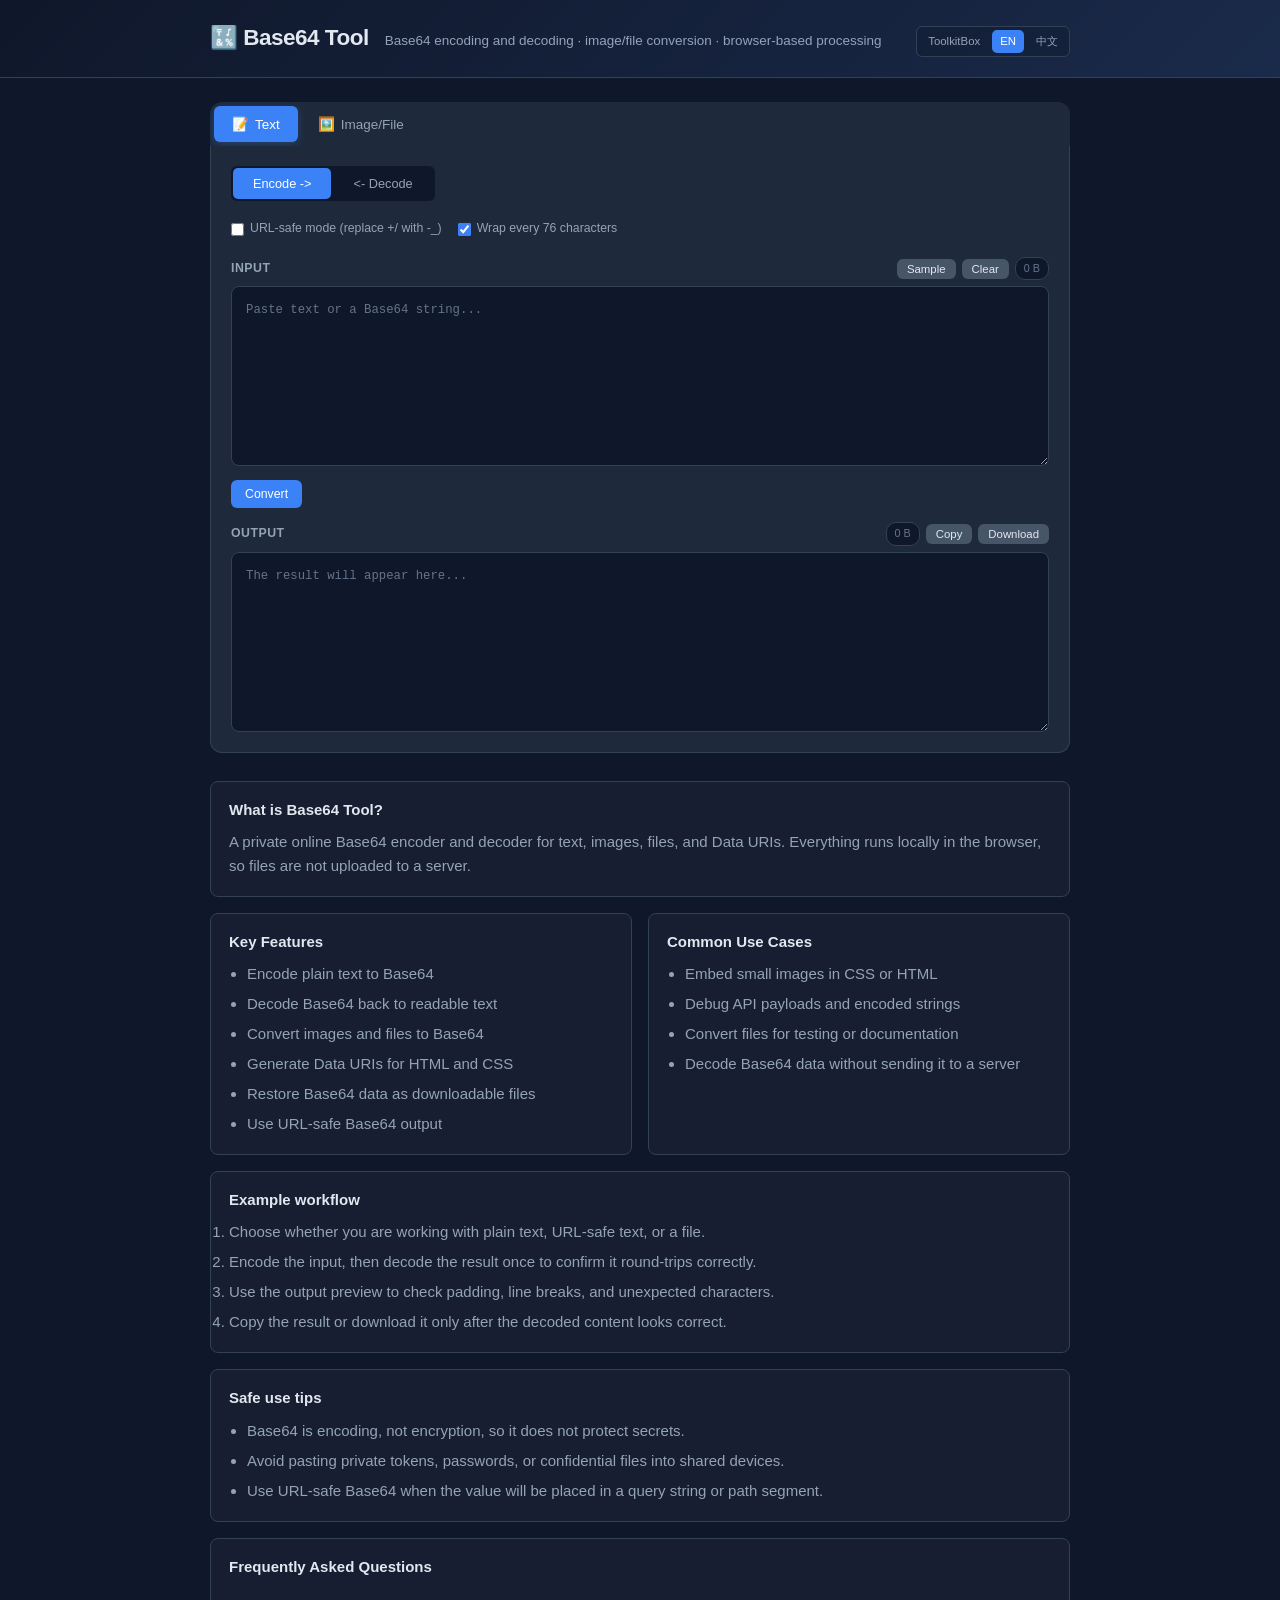
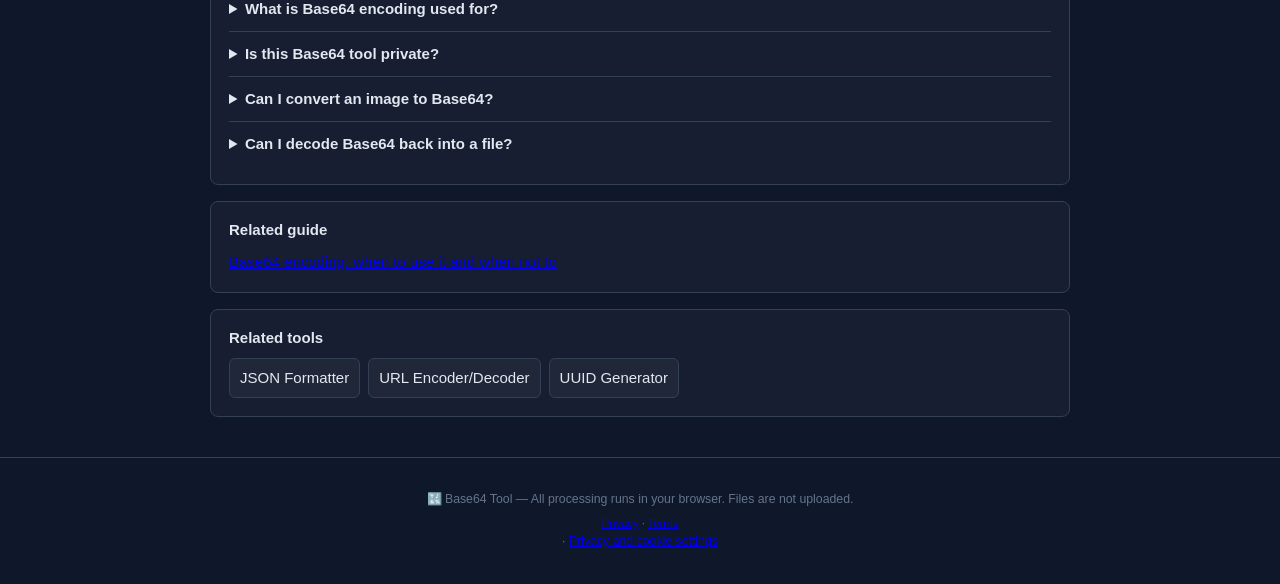
==== commit 78bbade4: "Add bilingual privacy settings with safe provider fallback" ====
--- a/index.html
+++ b/index.html
@@ -6,6 +6,7 @@
   <meta name="keywords" content="base64 encoder, base64 decoder, base64 converter, base64 image converter, data uri generator, base64 file decoder">
   <meta name="author" content="ToolkitBox">
   <meta name="robots" content="index, follow">
+  <meta name="google-adsense-account" content="ca-pub-5333037258750046">
   <link rel="canonical" href="https://base64.toolkitbox.org/">
   <link rel="alternate" hreflang="en" href="https://base64.toolkitbox.org/">
   <link rel="alternate" hreflang="zh-CN" href="https://base64.toolkitbox.org/zh/">
@@ -131,6 +132,7 @@
   <script defer src="/_vercel/speed-insights/script.js"></script>
   <script async src="https://pagead2.googlesyndication.com/pagead/js/adsbygoogle.js?client=ca-pub-5333037258750046"
      crossorigin="anonymous"></script>
+  <script defer src="/privacy-controls.js"></script>
 </head>
 <body>
   <header class="header">
@@ -349,7 +351,7 @@
       <p>🔣 Base64 Tool — All processing runs in your browser. Files are not uploaded.</p>
       <p class="footer-small"><a href="https://toolkitbox.org/privacy/">Privacy</a> · <a href="https://toolkitbox.org/terms/">Terms</a></p>
     </div>
-  </footer>
+   · <a href="https://toolkitbox.org/privacy/#privacy-choices" data-privacy-settings>Privacy and cookie settings</a></footer>
 
   <script src="js/app.js"></script>
 </body>
